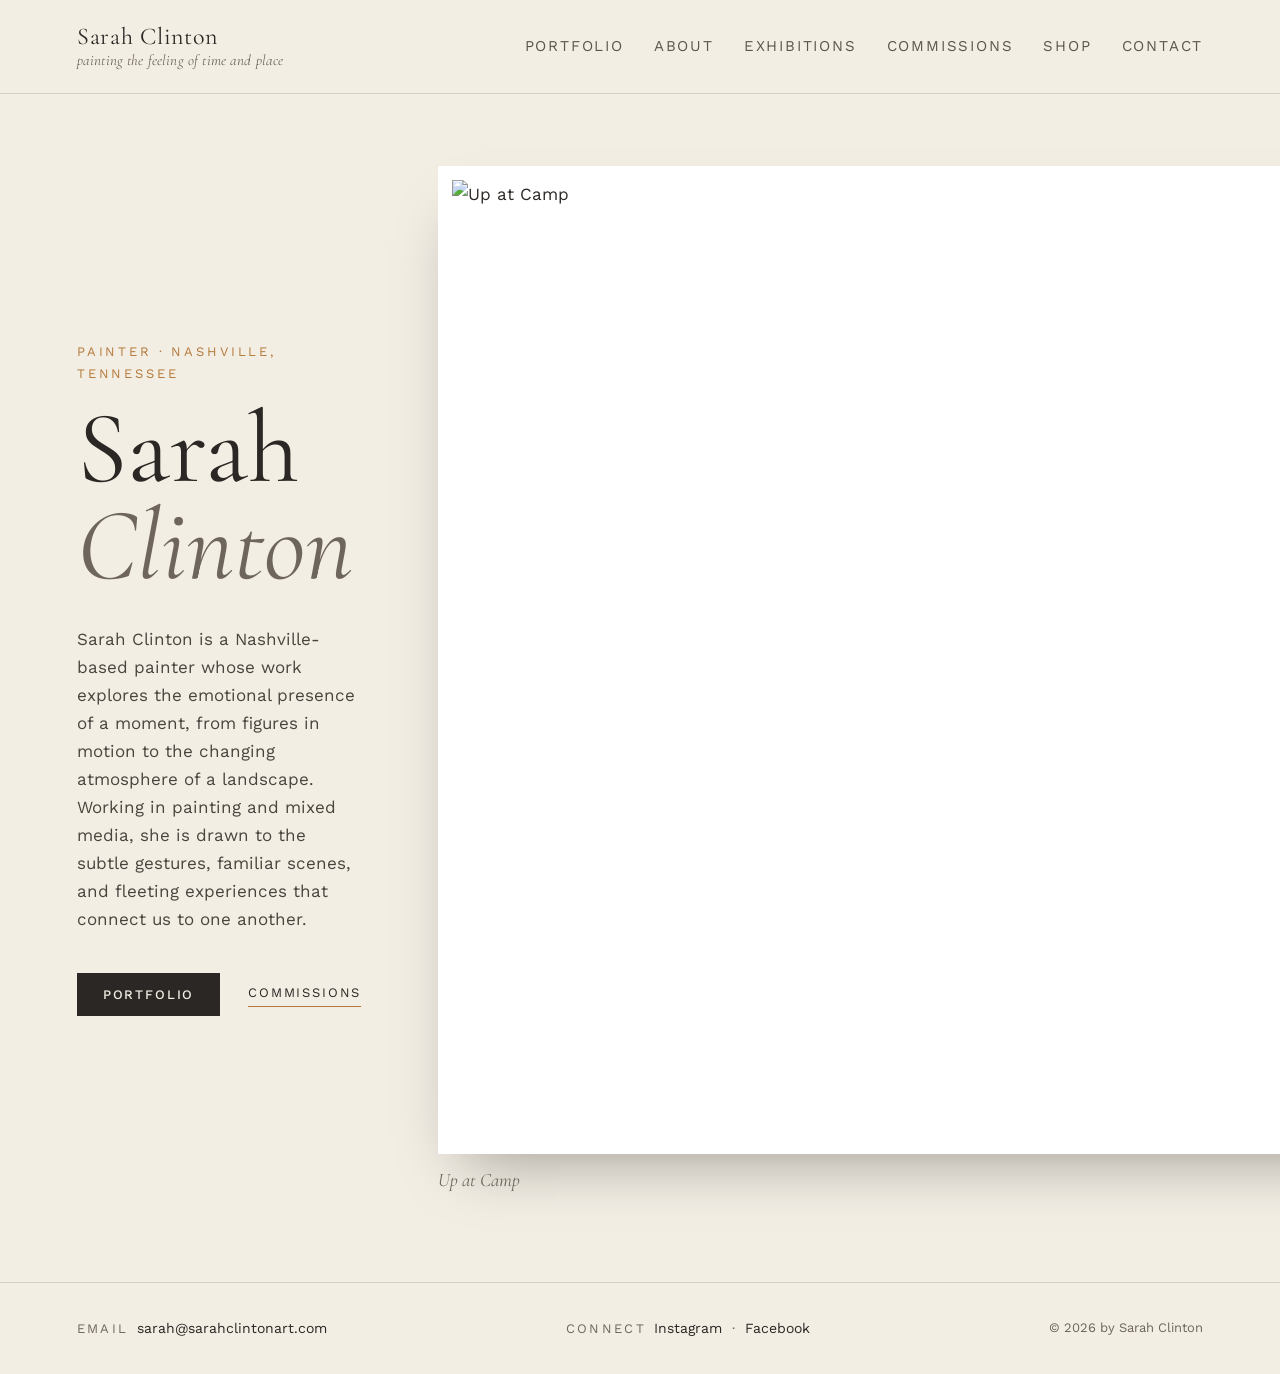
==== index.html @ befa65de "Add files via upload" ====
<!DOCTYPE html>
<html lang="en">
<head>
<meta charset="utf-8">
<meta name="viewport" content="width=device-width, initial-scale=1">
<title>Sarah Clinton | Nashville artist</title>
<meta name="description" content="Sarah Clinton is a Nashville-based painter whose work explores the emotional presence of a moment, from figures in motion to the changing atmosphere of a landscape. Working in painting and mixed media, she is drawn to the subtle gestures, familiar scenes, and fleeting experiences that connect us to one another.">
<link rel="preconnect" href="https://fonts.googleapis.com">
<link rel="preconnect" href="https://fonts.gstatic.com" crossorigin>
<link href="https://fonts.googleapis.com/css2?family=Cormorant+Garamond:ital,wght@0,400;0,500;1,400&family=Work+Sans:wght@400;500&display=swap" rel="stylesheet">
<link rel="stylesheet" href="css/site.css">
</head>
<body>
<header class="site">
  <a class="wordmark" href="index.html">Sarah Clinton<span>painting the feeling of time and place</span></a>
  <button class="menu-btn" aria-label="Menu" onclick="document.body.classList.toggle('menu-open')">Menu</button>
  <nav>
    <a href="portfolio.html">Portfolio</a>
    <a href="about.html">About</a>
    <a href="exhibitions.html">Exhibitions</a>
    <a href="commissions.html">Commissions</a>
    <a href="shop.html">Shop</a>
    <a href="contact.html">Contact</a>
  </nav>
</header>
<main>

<section class="hero">
  <div class="hero-text">
    <p class="eyebrow">Painter &middot; Nashville, Tennessee</p>
    <h1>Sarah<br><em>Clinton</em></h1>
    <p class="statement">Sarah Clinton is a Nashville-based painter whose work explores the emotional presence of a moment, from figures in motion to the changing atmosphere of a landscape. Working in painting and mixed media, she is drawn to the subtle gestures, familiar scenes, and fleeting experiences that connect us to one another.</p>
    <div class="cta">
      <a class="btn" href="portfolio.html">Portfolio</a>
      <a class="link" href="commissions.html">Commissions</a>
    </div>
  </div>
  <figure class="hero-art"><div class="frame"><img src="images/wix/w-1adc138d02.jpg" alt="Up at Camp" width="960" height="960"></div>
    <figcaption><i>Up at Camp</i></figcaption></figure>
</section>
</main>
<footer class="site">
  <div><span class="label">Email</span><a href="mailto:sarah@sarahclintonart.com">sarah@sarahclintonart.com</a></div>
  <div><span class="label">Connect</span><a href="https://www.instagram.com/sarahclintonart" target="_blank" rel="noopener">Instagram</a> &nbsp;&middot;&nbsp; <a href="https://www.facebook.com/sarahclintonart" target="_blank" rel="noopener">Facebook</a></div>
  <div class="copy">&copy; 2026 by Sarah Clinton</div>
</footer>

<script src="js/site.js"></script>

</body>
</html>
---- css/site.css ----
/* Sarah Clinton: shared "Daylight" styles */
:root {
  --bg: #F3EEE4; --ink: #2A2724; --muted: #6E665C; --accent: #B4793A;
  --rule: #D9D0C1; --muted2: #5C554C; --frame: #FFFFFF; --paper: #EAE3D6;
  --display: "Cormorant Garamond", Georgia, serif;
  --body: "Work Sans", system-ui, sans-serif;
}
*, *::before, *::after { box-sizing: border-box; margin: 0; padding: 0; }
body { background: var(--bg); color: var(--ink); font-family: var(--body); font-size: 17px; line-height: 1.65; }
a { color: inherit; text-decoration: none; }
img { display: block; max-width: 100%; height: auto; }

/* Header */
header.site { display: flex; justify-content: space-between; align-items: center; gap: 24px;
  padding: 24px 6vw; border-bottom: 1px solid var(--rule); }
.wordmark { font-family: var(--display); font-size: 24px; letter-spacing: .03em; line-height: 1.1; }
.wordmark span { display: block; font-style: italic; font-size: 15px; color: var(--muted); letter-spacing: .01em; margin-top: 2px; }
header.site nav { display: flex; flex-wrap: wrap; gap: 10px 30px; font-size: 15px; letter-spacing: .12em; text-transform: uppercase; color: var(--muted2); }
header.site nav a:hover, header.site nav a.here { color: var(--accent); }
.menu-btn { display: none; background: none; border: 1px solid var(--rule); padding: 8px 14px; font: 500 12px var(--body);
  letter-spacing: .14em; text-transform: uppercase; color: var(--ink); cursor: pointer; }

/* Common */
.eyebrow { font-size: 13px; letter-spacing: .22em; text-transform: uppercase; color: var(--accent); margin-bottom: 16px; }
.eyebrow a:hover { color: var(--ink); }
.page-head { padding: 8vh 6vw 4vh; }
.page-head h1 { font-family: var(--display); font-weight: 400; font-size: clamp(46px, 6vw, 84px); line-height: 1; }
.page-head .lede { margin-top: 16px; font-family: var(--display); font-style: italic; font-size: 24px; color: var(--muted); max-width: 30em; }
.frame { background: var(--frame); padding: 10px; box-shadow: 0 18px 36px -22px rgba(0,0,0,.35); }
.btn { display: inline-block; padding: 14px 26px; background: var(--ink); color: var(--bg); border: none; cursor: pointer;
  font: 500 13px var(--body); letter-spacing: .14em; text-transform: uppercase; transition: background .3s; }
.btn:hover { background: var(--accent); }
.link { border-bottom: 1px solid var(--accent); padding-bottom: 3px; }
.label { font-size: 13px; letter-spacing: .18em; text-transform: uppercase; color: var(--muted); margin-right: 8px; }

/* Home */
.hero { display: grid; grid-template-columns: 1fr 1.1fr; gap: 6vw; align-items: center; padding: 8vh 6vw 10vh; min-height: 78vh; }
.hero h1 { font-family: var(--display); font-weight: 400; font-size: clamp(56px, 8vw, 116px); line-height: .95; }
.hero h1 em { color: var(--muted); }
.hero .statement { margin-top: 30px; max-width: 31em; color: #4a443e; }
.cta { margin-top: 40px; display: flex; gap: 28px; align-items: center; font-size: 13px; letter-spacing: .14em; text-transform: uppercase; }
.hero-art .frame { padding: 14px; box-shadow: 0 30px 60px -25px rgba(0,0,0,.35); }
.hero-art figcaption { margin-top: 14px; font-family: var(--display); font-size: 17px; color: var(--muted); }

/* Portfolio cards */
.cards { display: grid; grid-template-columns: repeat(3, 1fr); gap: 5vw 4vw; padding: 2vh 6vw 12vh; }
.card .frame { transition: transform .35s ease, box-shadow .35s ease; }
.card .frame img { width: 100%; aspect-ratio: 3/4; object-fit: cover; }
.card:hover .frame { transform: translateY(-4px); box-shadow: 0 28px 46px -22px rgba(0,0,0,.4); }
.card h2 { margin-top: 20px; font-family: var(--display); font-weight: 400; font-size: 30px; line-height: 1.1; }
.card p { margin-top: 6px; color: var(--muted2); font-size: 16px; }
.card:hover h2 { color: var(--accent); }

/* Category pages */
.subnav { display: flex; flex-wrap: wrap; gap: 8px 26px; padding: 0 6vw 16px; border-bottom: 1px solid var(--rule);
  font-size: 14px; letter-spacing: .12em; text-transform: uppercase; color: var(--muted); }
.subnav a { padding: 6px 0; border-bottom: 1px solid transparent; }
.subnav a:hover { color: var(--ink); }
.subnav a.here { color: var(--ink); border-bottom-color: var(--accent); }
.masonry { columns: 3 280px; column-gap: 3vw; padding: 5vh 6vw 6vh; }
.piece { break-inside: avoid; margin-bottom: 3.5vw; cursor: zoom-in; }
.piece .frame { transition: transform .35s ease, box-shadow .35s ease; }
.piece:hover .frame { transform: translateY(-3px); box-shadow: 0 26px 44px -22px rgba(0,0,0,.4); }
.piece img { width: 100%; }
.piece figcaption, .product figcaption { margin-top: 12px; }
figcaption i { display: block; font-family: var(--display); font-size: 19px; line-height: 1.25; }
figcaption small { display: block; font-size: 15px; color: var(--muted2); line-height: 1.5; }
.pager { display: flex; justify-content: space-between; padding: 4vh 6vw 10vh; border-top: 1px solid var(--rule);
  font-size: 13px; letter-spacing: .14em; text-transform: uppercase; color: var(--muted); }
.pager a:hover { color: var(--accent); }
.closing { padding: 4vh 6vw 12vh; text-align: center; font-family: var(--display); font-size: 28px; }
.closing a { border-bottom: 1px solid var(--accent); }

/* Shop */
.products { display: grid; grid-template-columns: repeat(auto-fill, minmax(250px, 1fr)); gap: 4vw 3vw; padding: 4vh 6vw 12vh; }
.product { cursor: zoom-in; }
.product .frame img { width: 100%; aspect-ratio: 1/1; object-fit: contain; background: var(--frame); }
.product .size { margin-bottom: 2px; }
.product .price { display: block; margin-top: 4px; font-size: 15px; }
.product .inquire { display: inline-block; margin-top: 10px; font-size: 12px; letter-spacing: .14em; text-transform: uppercase;
  border-bottom: 1px solid var(--accent); padding-bottom: 2px; cursor: pointer; }
.product .inquire:hover { color: var(--accent); }
.product .sold { display: inline-block; margin-top: 8px; font-size: 12px; letter-spacing: .18em; text-transform: uppercase; color: var(--muted); }

/* Exhibitions */
.events { padding: 2vh 6vw 12vh; }
.event { display: grid; grid-template-columns: 5fr 6fr; gap: 5vw; align-items: center; padding: 6vh 0; border-top: 1px solid var(--rule); }
.event.flip .frame { order: 2; }
.event .frame img { width: 100%; max-height: 70vh; object-fit: contain; }
.event.text-only { grid-template-columns: 1fr; text-align: center; }
.event.text-only .no-image { display: none; }
.event h2 { font-family: var(--display); font-weight: 400; font-size: clamp(30px, 3.4vw, 44px); line-height: 1.1; margin-bottom: 14px; }
.event p { color: #4a443e; }
.event a { border-bottom: 1px solid var(--accent); }
.event a:hover { color: var(--accent); }

/* Contact */
.contact { display: grid; grid-template-columns: 1fr 1fr; gap: 6vw; padding: 8vh 6vw 12vh; align-items: start; }
.contact-art { position: sticky; top: 30px; }
.contact h1 { font-family: var(--display); font-weight: 400; font-size: clamp(46px, 5vw, 72px); line-height: 1; margin-bottom: 30px; }
.form { display: grid; gap: 18px; }
.form .row2 { display: grid; grid-template-columns: 1fr 1fr; gap: 18px; }
.form label { display: grid; gap: 6px; font-size: 12px; letter-spacing: .16em; text-transform: uppercase; color: var(--muted); }
.form input[type=text], .form input[type=email], .form textarea { font: 400 16px var(--body); color: var(--ink); background: transparent;
  border: none; border-bottom: 1px solid #bfb5a4; padding: 8px 2px; letter-spacing: normal; text-transform: none; }
.form input:focus, .form textarea:focus { outline: none; border-bottom-color: var(--accent); }
.form label.check { display: flex; gap: 10px; align-items: center; text-transform: none; letter-spacing: normal; font-size: 15px; color: var(--ink); }
.form .btn { justify-self: start; }
.direct { margin-top: 22px; }
.direct a { border-bottom: 1px solid var(--accent); }
.newsletter { margin-top: 7vh; padding-top: 5vh; border-top: 1px solid var(--rule); }
.newsletter h2 { font-family: var(--display); font-weight: 400; font-size: 36px; }
.newsletter > p { margin: 6px 0 22px; color: #4a443e; }

/* Footer */
footer.site { display: flex; flex-wrap: wrap; justify-content: space-between; gap: 16px 40px; padding: 34px 6vw;
  border-top: 1px solid var(--rule); font-size: 14px; color: var(--muted); }
footer.site a { color: var(--ink); }
footer.site a:hover { color: var(--accent); }
footer.site .copy { font-size: 13px; }

/* Lightbox */
#lb { display: none; position: fixed; inset: 0; z-index: 100; background: var(--bg); align-items: center; justify-content: center; padding: 5vh 8vw; }
#lb.open { display: flex; }
#lb figure { display: flex; flex-direction: column; align-items: center; max-height: 100%; }
#lb .frame { padding: 14px; }
#lb-img { max-width: 80vw; max-height: 72vh; width: auto; }
#lb-cap { margin-top: 18px; text-align: center; max-width: 46em; }
#lb-cap i { font-size: 26px; }
#lb-close { position: fixed; top: 18px; right: 24px; background: none; border: none; font-size: 22px; color: var(--muted); cursor: pointer; }
.lb-nav { position: fixed; top: 50%; transform: translateY(-50%); background: none; border: none; cursor: pointer;
  font: 400 46px var(--display); color: var(--muted); padding: 10px 18px; }
.lb-nav:hover, #lb-close:hover { color: var(--accent); }
#lb-prev { left: 1.5vw; } #lb-next { right: 1.5vw; }

/* Small screens */
@media (max-width: 860px) {
  .menu-btn { display: block; }
  header.site { flex-wrap: wrap; }
  header.site nav { display: none; width: 100%; flex-direction: column; gap: 14px; padding-top: 10px; }
  body.menu-open header.site nav { display: flex; }
  .hero, .contact, .event { grid-template-columns: 1fr; }
  .event.flip .frame { order: 0; }
  .contact-art { position: static; }
  .cards { grid-template-columns: 1fr 1fr; }
  .form .row2 { grid-template-columns: 1fr; }
  #lb { padding: 6vh 3vw; }
  #lb-img { max-width: 92vw; }
  .lb-nav { font-size: 34px; padding: 6px; }
}
@media (max-width: 520px) { .cards { grid-template-columns: 1fr; } }

.page-link { padding: 0 6vw; font-size: 15px; letter-spacing: .1em; text-transform: uppercase; }
.page-link a { border-bottom: 1px solid var(--accent); padding-bottom: 3px; }
.page-link a:hover { color: var(--accent); }

.process-card { display: flex; align-items: center; gap: 22px; margin: 0 6vw; padding: 12px 28px 12px 12px; width: fit-content;
  background: var(--frame); box-shadow: 0 14px 30px -20px rgba(0,0,0,.35); transition: transform .3s, box-shadow .3s; }
.process-card:hover { transform: translateY(-3px); box-shadow: 0 22px 40px -22px rgba(0,0,0,.4); }
.process-card img { width: 84px; height: 84px; object-fit: cover; object-position: 50% 40%; }
.process-card span { font-family: var(--display); font-size: 26px; line-height: 1.15; }
.process-card small { display: block; font-family: var(--body); font-size: 12px; letter-spacing: .2em; text-transform: uppercase; color: var(--accent); margin-bottom: 4px; }
.process-card b { font-weight: 400; color: var(--accent); margin-left: 6px; }
.process-card:hover span { color: var(--accent); }
.head-row { display: flex; justify-content: space-between; align-items: flex-end; gap: 30px; flex-wrap: wrap; padding-right: 6vw; }
.head-row .process-card { margin: 0 0 4vh 6vw; }
@media (min-width: 861px) { .head-row .process-card { margin-left: 0; } }
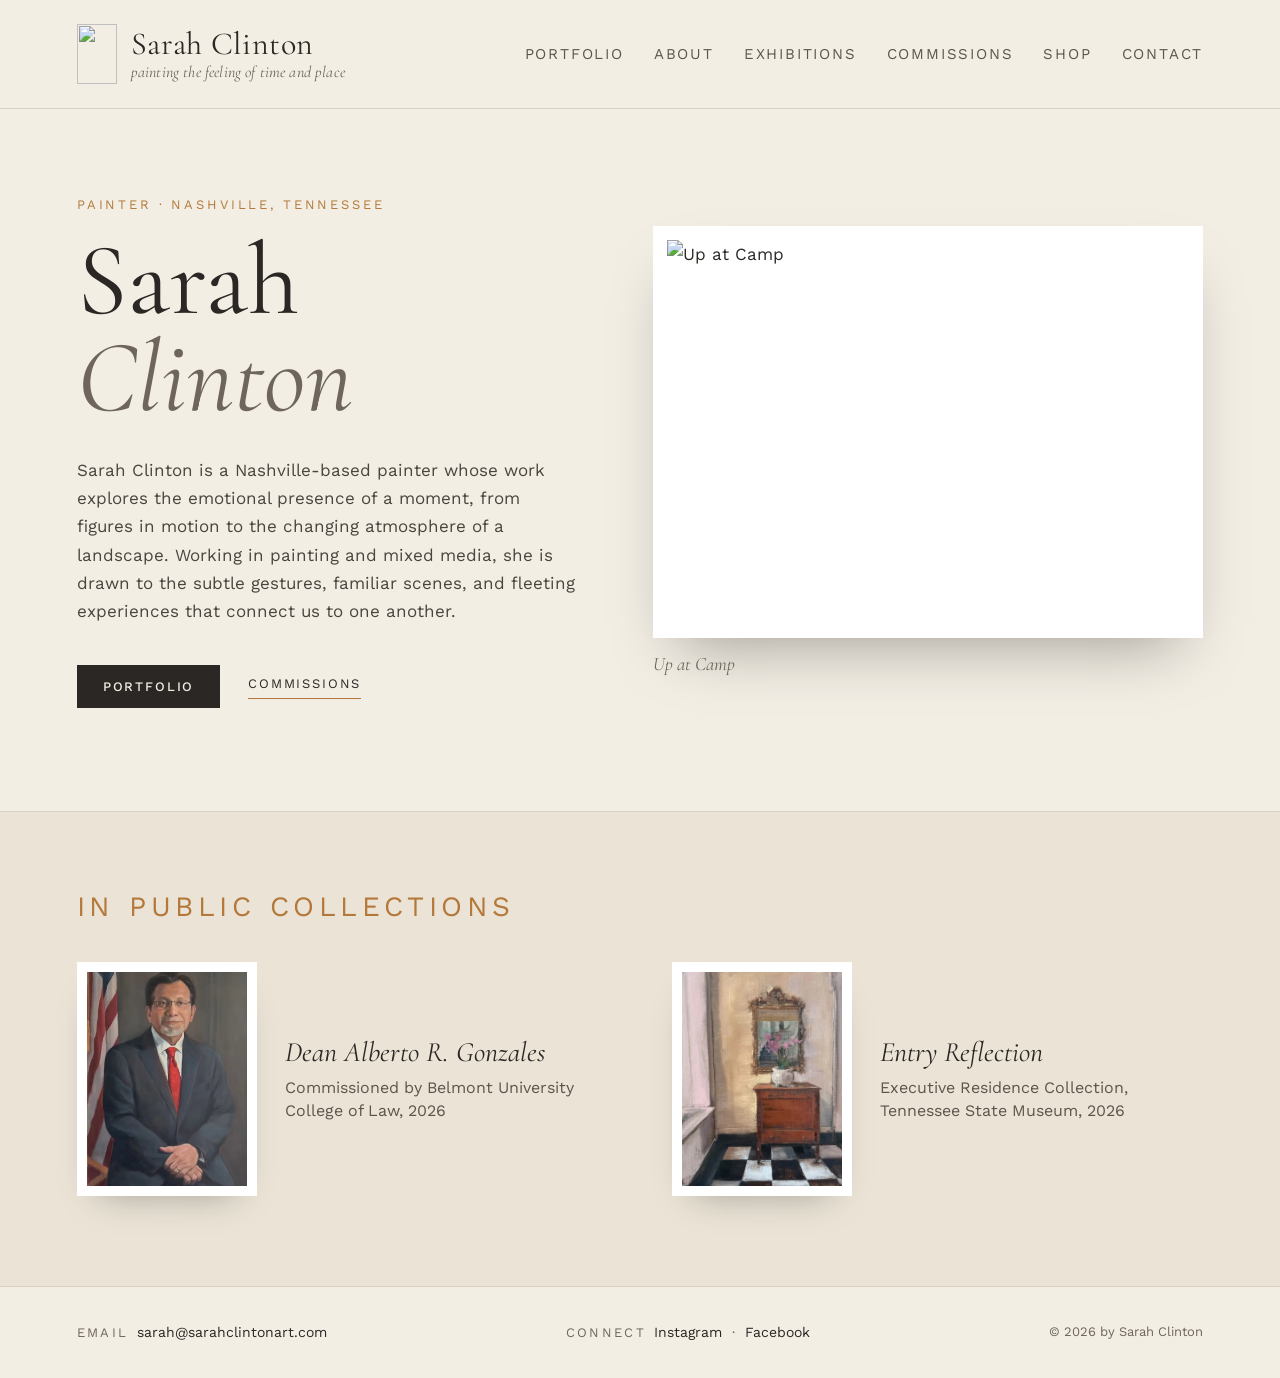
==== commit 45663e13: "Add files via upload" ====
--- a/index.html
+++ b/index.html
@@ -12,7 +12,7 @@
 </head>
 <body>
 <header class="site">
-  <a class="wordmark" href="index.html">Sarah Clinton<span>painting the feeling of time and place</span></a>
+  <a class="wordmark" href="index.html"><img class="key" src="images/key.png" alt="" width="40" height="60"><span class="wm"><span class="nm">Sarah Clinton</span><span class="tg">painting the feeling of time and place</span></span></a>
   <button class="menu-btn" aria-label="Menu" onclick="document.body.classList.toggle('menu-open')">Menu</button>
   <nav>
     <a href="portfolio.html">Portfolio</a>
@@ -35,8 +35,15 @@
       <a class="link" href="commissions.html">Commissions</a>
     </div>
   </div>
-  <figure class="hero-art"><div class="frame"><img src="images/wix/w-1adc138d02.jpg" alt="Up at Camp" width="960" height="960"></div>
+  <figure class="hero-art"><div class="frame"><img src="images/up-at-camp.jpg" alt="Up at Camp" width="1530" height="1124"></div>
     <figcaption><i>Up at Camp</i></figcaption></figure>
+</section>
+<section class="collections">
+  <p class="eyebrow">In public collections</p>
+  <div class="coll-grid">
+    <a class="coll" href="portraits.html"><div class="frame"><img src="images/wix/w-c5cbe7946c.jpg" alt="Portrait of Dean Alberto R. Gonzales" width="569" height="960" loading="lazy"></div><div><i>Dean Alberto R. Gonzales</i><small>Commissioned by Belmont University College of Law, 2026</small></div></a>
+    <a class="coll" href="still-life.html"><div class="frame"><img src="images/wix/w-43c0cead42.jpg" alt="Entry Reflection" width="718" height="960" loading="lazy"></div><div><i>Entry Reflection</i><small>Executive Residence Collection, Tennessee State Museum, 2026</small></div></a>
+  </div>
 </section>
 </main>
 <footer class="site">
--- a/css/site.css
+++ b/css/site.css
@@ -13,8 +13,11 @@
 /* Header */
 header.site { display: flex; justify-content: space-between; align-items: center; gap: 24px;
   padding: 24px 6vw; border-bottom: 1px solid var(--rule); }
-.wordmark { font-family: var(--display); font-size: 24px; letter-spacing: .03em; line-height: 1.1; }
-.wordmark span { display: block; font-style: italic; font-size: 15px; color: var(--muted); letter-spacing: .01em; margin-top: 2px; }
+.wordmark { display: flex; align-items: center; gap: 14px; font-family: var(--display); line-height: 1.05; }
+.wordmark .key { width: 40px; height: 60px; object-fit: contain; flex: none; }
+.wordmark .wm { display: block; }
+.wordmark .nm { display: block; font-size: 32px; letter-spacing: .02em; }
+.wordmark .tg { display: block; font-style: italic; font-size: 16px; color: var(--muted); letter-spacing: .01em; margin-top: 3px; }
 header.site nav { display: flex; flex-wrap: wrap; gap: 10px 30px; font-size: 15px; letter-spacing: .12em; text-transform: uppercase; color: var(--muted2); }
 header.site nav a:hover, header.site nav a.here { color: var(--accent); }
 .menu-btn { display: none; background: none; border: 1px solid var(--rule); padding: 8px 14px; font: 500 12px var(--body);
@@ -40,6 +43,7 @@
 .hero .statement { margin-top: 30px; max-width: 31em; color: #4a443e; }
 .cta { margin-top: 40px; display: flex; gap: 28px; align-items: center; font-size: 13px; letter-spacing: .14em; text-transform: uppercase; }
 .hero-art .frame { padding: 14px; box-shadow: 0 30px 60px -25px rgba(0,0,0,.35); }
+.hero-art img { width: 100%; height: auto; }
 .hero-art figcaption { margin-top: 14px; font-family: var(--display); font-size: 17px; color: var(--muted); }
 
 /* Portfolio cards */
@@ -136,10 +140,17 @@
 /* Small screens */
 @media (max-width: 860px) {
   .menu-btn { display: block; }
+  .wordmark { gap: 9px; }
+  .wordmark .key { width: 26px; height: 40px; }
+  .wordmark .nm { font-size: 24px; }
+  .wordmark .tg { font-size: 12.5px; }
+  header.site { flex-wrap: wrap; }
+  .menu-btn { padding: 7px 11px; }
   header.site { flex-wrap: wrap; }
   header.site nav { display: none; width: 100%; flex-direction: column; gap: 14px; padding-top: 10px; }
   body.menu-open header.site nav { display: flex; }
   .hero, .contact, .event { grid-template-columns: 1fr; }
+  .hero-art img { aspect-ratio: 5/4; object-fit: cover; }
   .event.flip .frame { order: 0; }
   .contact-art { position: static; }
   .cards { grid-template-columns: 1fr 1fr; }
@@ -165,3 +176,63 @@
 .head-row { display: flex; justify-content: space-between; align-items: flex-end; gap: 30px; flex-wrap: wrap; padding-right: 6vw; }
 .head-row .process-card { margin: 0 0 4vh 6vw; }
 @media (min-width: 861px) { .head-row .process-card { margin-left: 0; } }
+
+/* Home: in public collections */
+.collections { padding: 8vh 6vw 10vh; border-top: 1px solid var(--rule); background: var(--paper); }
+.collections > .eyebrow { font-size: 28px; letter-spacing: .16em; margin-bottom: 32px; }
+.coll-grid { display: grid; grid-template-columns: 1fr 1fr; gap: 5vw; margin-top: 10px; }
+.coll { display: grid; grid-template-columns: 180px 1fr; gap: 28px; align-items: center; }
+.coll .frame img { width: 100%; aspect-ratio: 3/4; object-fit: cover; }
+.coll i { display: block; font-family: var(--display); font-size: 28px; line-height: 1.15; }
+.coll small { display: block; margin-top: 8px; font-size: 16px; color: var(--muted2); line-height: 1.45; }
+.coll:hover i { color: var(--accent); }
+@media (max-width: 860px) { .collections > .eyebrow { font-size: 20px; } .coll-grid { grid-template-columns: 1fr; gap: 6vh; } .coll { grid-template-columns: 120px 1fr; gap: 20px; } }
+
+/* Commissions: offerings */
+.offers { display: grid; grid-template-columns: repeat(3, 1fr); gap: 3vw; padding: 2vh 6vw 2vh; align-items: start; }
+.offer { background: var(--frame); padding: 14px 14px 26px; box-shadow: 0 24px 50px -30px rgba(0,0,0,.35); }
+.offer-img { aspect-ratio: 16/10; overflow: hidden; margin-bottom: 20px; }
+.offer-img img { width: 100%; height: 100%; object-fit: cover; object-position: 50% 15%; }
+.offer > *:not(.offer-img) { margin-left: 12px; margin-right: 12px; }
+.offer .tag { font-size: 12px; letter-spacing: .2em; text-transform: uppercase; color: var(--accent); }
+.offer h2 { font-family: var(--display); font-weight: 400; font-size: 34px; line-height: 1.1; margin: 4px 0 10px; }
+.offer p { font-size: 15.5px; color: var(--muted2); }
+.prices { list-style: none; margin-top: 16px; border-top: 1px solid var(--rule); }
+.prices li { display: flex; justify-content: space-between; gap: 12px; padding: 8px 0; border-bottom: 1px solid var(--rule); font-size: 15px; }
+.prices li span:last-child { font-family: var(--display); font-size: 19px; }
+.offer .note { font-size: 13.5px; font-style: italic; margin-top: 10px; }
+.offers-note { padding: 0 0 22px; font-family: var(--display); font-style: italic; font-size: 22px; color: var(--muted); }
+.past-head { padding: 7vh 6vw 0; margin-bottom: 0; }
+@media (max-width: 860px) { .offers { grid-template-columns: 1fr; gap: 5vh; } }
+.offer-img.wide { aspect-ratio: auto; }
+.offer-img.wide img { height: auto; }
+.offers-cta { text-align: center; padding: 6vh 6vw 0; }
+.series-link { display: inline-block; margin-top: 10px; font-size: 13px; letter-spacing: .14em; text-transform: uppercase; color: var(--accent); text-decoration: none; border-bottom: 1px solid currentColor; padding-bottom: 2px; }
+.series-link:hover { color: var(--ink); }
+.series { padding: 4vh 6vw 2vh; }
+.series .eyebrow { font-size: 20px; margin-bottom: 26px; }
+.series-grid { display: grid; grid-template-columns: repeat(4, 1fr); gap: 2.4vw; }
+.series-grid .frame.sq { aspect-ratio: 1; overflow: hidden; }
+.series-grid .frame.sq img { width: 100%; height: 100%; object-fit: cover; }
+.series-grid figcaption { margin-top: 10px; }
+@media (max-width: 860px) { .series-grid { grid-template-columns: repeat(2, 1fr); gap: 16px; } }
+.process-row { display: flex; justify-content: center; padding: 6vh 6vw 0; }
+.process-row .process-card { margin: 0; }
+/* Exhibitions: compact two-column list */
+.events { display: grid; grid-template-columns: 1fr 1fr; gap: 0 4vw; padding: 1vh 6vw 10vh; }
+.event, .event.text-only { grid-template-columns: 150px 1fr; gap: 26px; align-items: start; text-align: left; padding: 3.5vh 0; }
+.event.flip .frame { order: 0; }
+.event .frame { padding: 7px; }
+.event .frame img { width: 100%; height: 136px; max-height: none; object-fit: cover; }
+.event.text-only .no-image { display: block; width: 150px; height: 150px; background: var(--rule); opacity: .35; }
+.event h2 { font-size: 26px; margin-bottom: 8px; }
+.event p { font-size: 15px; line-height: 1.5; }
+@media (max-width: 860px) {
+  .events { grid-template-columns: 1fr; }
+  .event, .event.text-only { grid-template-columns: 96px 1fr; gap: 16px; }
+  .event .frame img { height: 82px; }
+  .event.text-only .no-image { width: 96px; height: 96px; }
+  .event h2 { font-size: 22px; }
+}
+.event.text-only .no-image { background: #d75b41; opacity: 1; }
+.product .note { display: block; font-style: italic; color: var(--accent); font-size: 13.5px; margin: 2px 0 6px; }
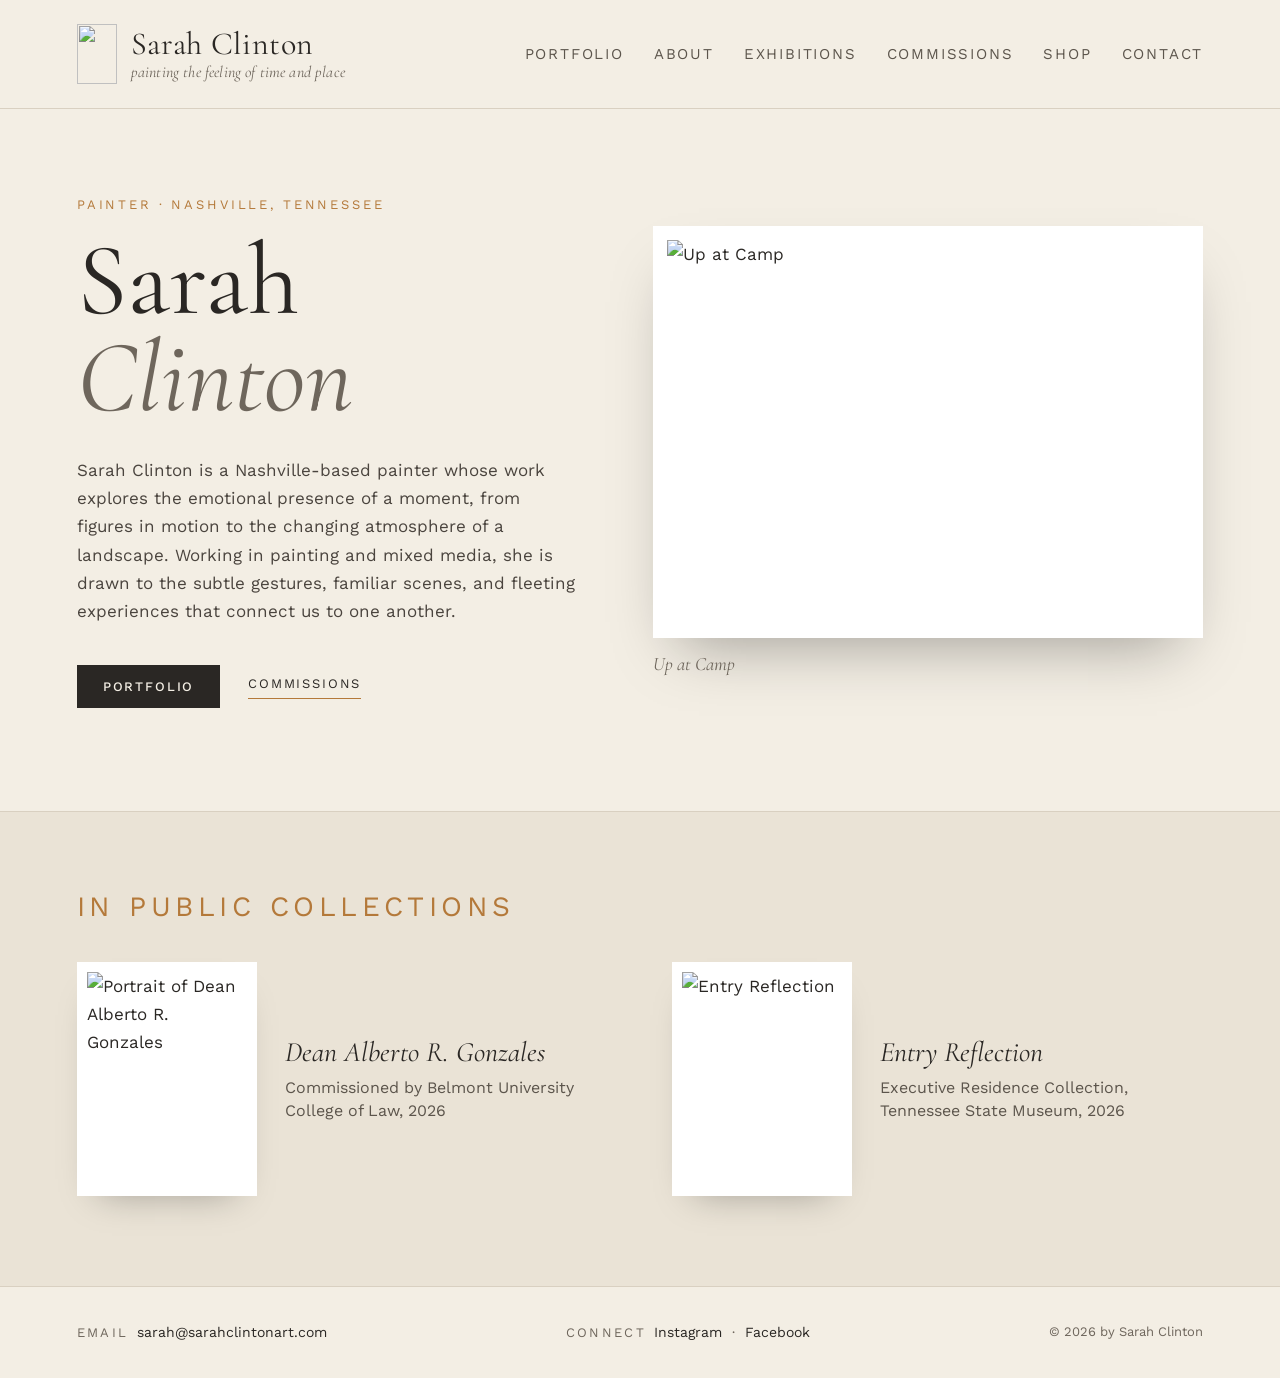
==== commit 558a8036: "Add files via upload" ====
--- a/index.html
+++ b/index.html
@@ -41,8 +41,8 @@
 <section class="collections">
   <p class="eyebrow">In public collections</p>
   <div class="coll-grid">
-    <a class="coll" href="portraits.html"><div class="frame"><img src="images/wix/w-c5cbe7946c.jpg" alt="Portrait of Dean Alberto R. Gonzales" width="569" height="960" loading="lazy"></div><div><i>Dean Alberto R. Gonzales</i><small>Commissioned by Belmont University College of Law, 2026</small></div></a>
-    <a class="coll" href="still-life.html"><div class="frame"><img src="images/wix/w-43c0cead42.jpg" alt="Entry Reflection" width="718" height="960" loading="lazy"></div><div><i>Entry Reflection</i><small>Executive Residence Collection, Tennessee State Museum, 2026</small></div></a>
+    <a class="coll" href="portraits.html"><div class="frame"><img src="images/w-c5cbe7946c.jpg" alt="Portrait of Dean Alberto R. Gonzales" width="569" height="960" loading="lazy"></div><div><i>Dean Alberto R. Gonzales</i><small>Commissioned by Belmont University College of Law, 2026</small></div></a>
+    <a class="coll" href="still-life.html"><div class="frame"><img src="images/w-43c0cead42.jpg" alt="Entry Reflection" width="718" height="960" loading="lazy"></div><div><i>Entry Reflection</i><small>Executive Residence Collection, Tennessee State Museum, 2026</small></div></a>
   </div>
 </section>
 </main>
